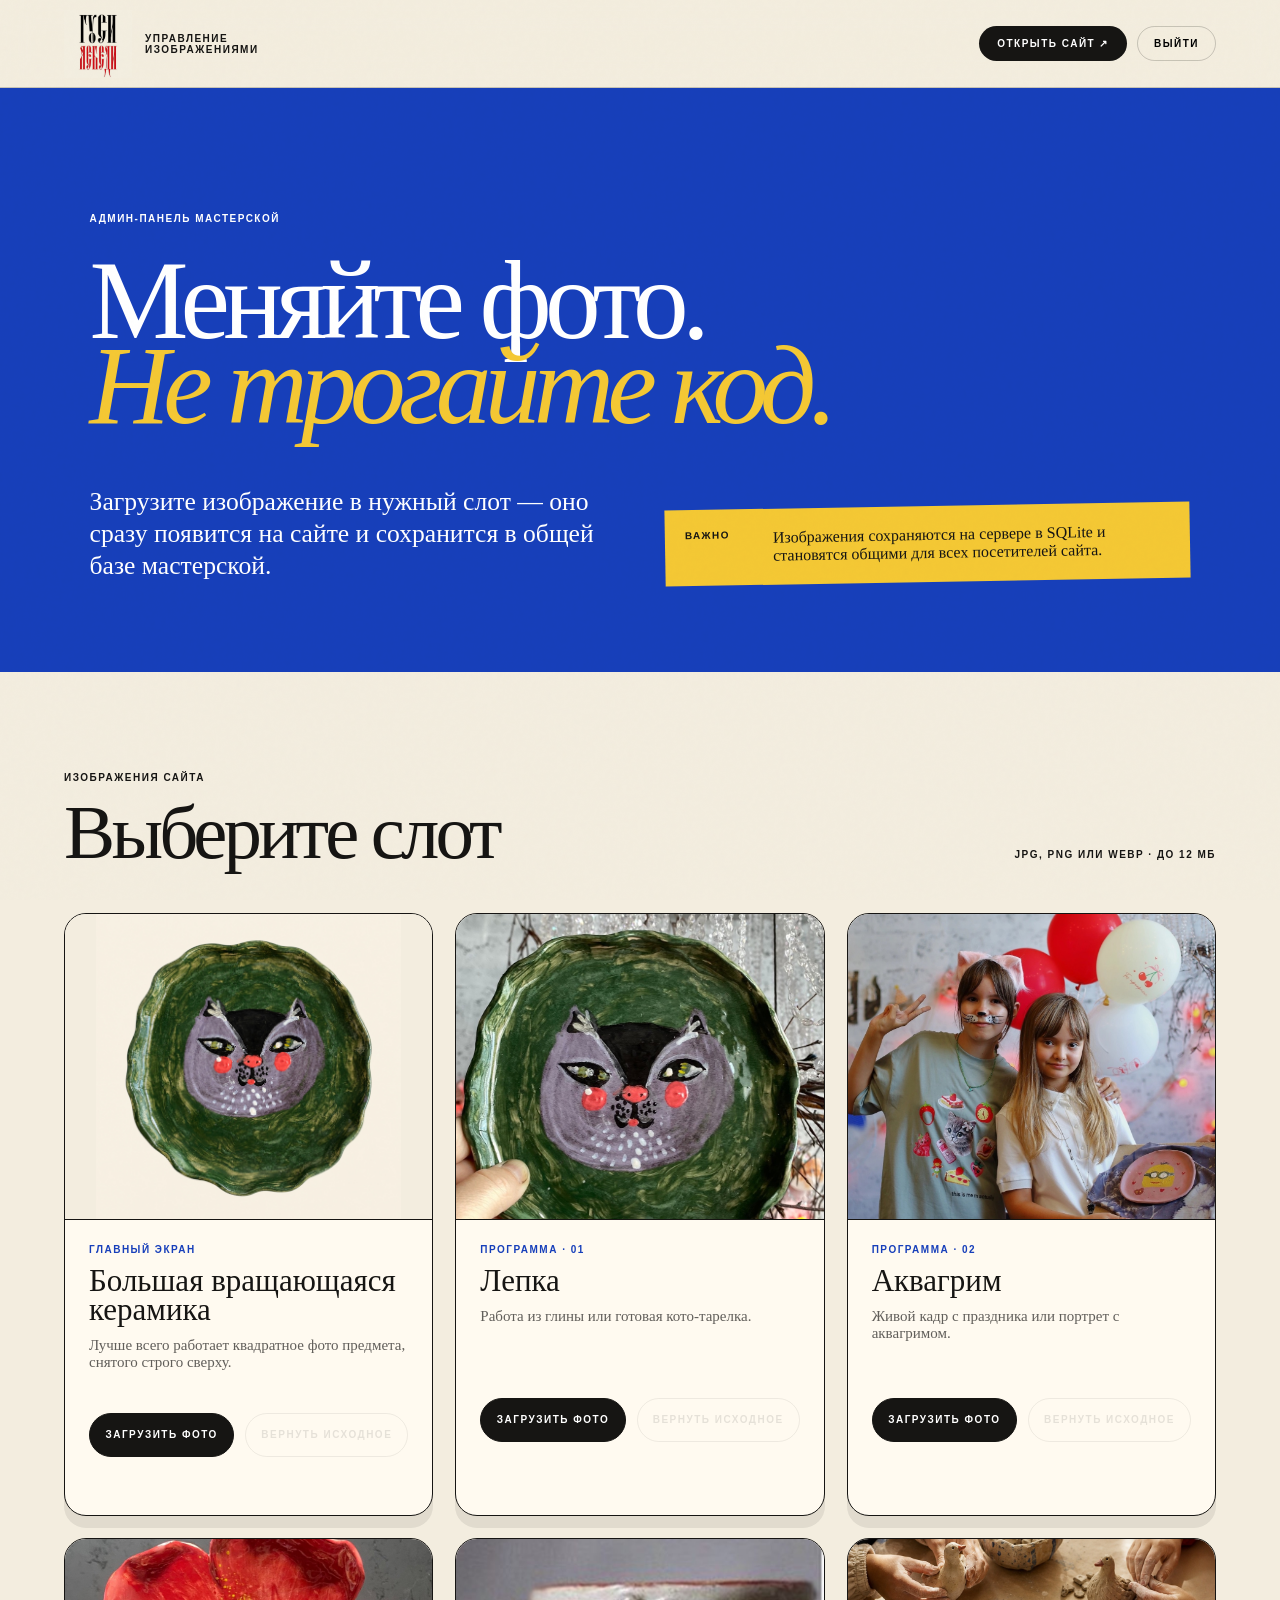
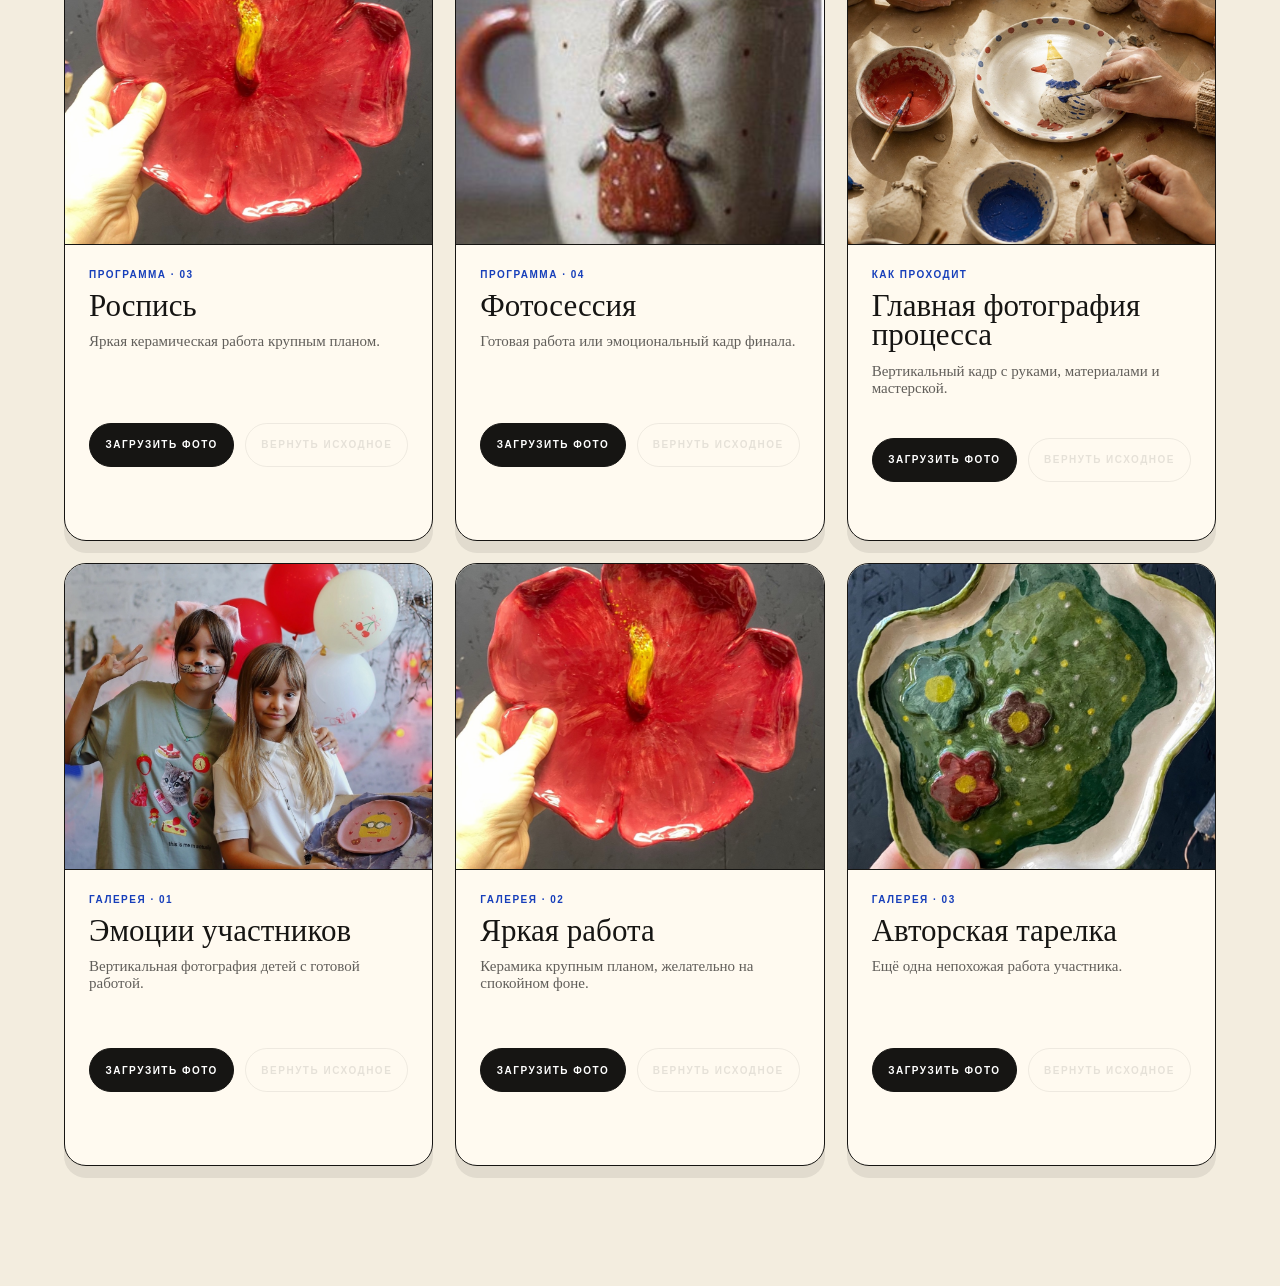
==== admin.html @ b750ae7c "Sync repository with production site Bring the repo in line with what is deployed on gusilebedy.ru: " ====
<!doctype html>
<html lang="ru">
  <head>
    <meta charset="UTF-8" />
    <meta name="viewport" content="width=device-width, initial-scale=1.0" />
    <meta name="robots" content="noindex, nofollow, noarchive" />
    <meta name="theme-color" content="#173fba" />
    <title>Гуси-Лебеди — управление фотографиями</title>
    <link rel="icon" href="assets/gusi-lebedi-logo.png" />
    <link rel="stylesheet" href="admin.css" />
    <script src="cms.js?v=3" defer></script>
    <script src="admin.js" defer></script>
  </head>
  <body>
    <header class="admin-header">
      <a class="admin-brand" href="index.html" aria-label="Вернуться на сайт">
        <img src="assets/gusi-lebedi-logo.png" alt="Гуси-Лебеди" />
        <span>Управление<br />изображениями</span>
      </a>
      <div class="admin-header-actions">
        <a class="view-site" href="index.html" target="_blank" rel="noopener">Открыть сайт ↗</a>
        <button class="logout-button" type="button">Выйти</button>
      </div>
    </header>

    <main>
      <section class="admin-hero">
        <p class="eyebrow">Админ-панель мастерской</p>
        <h1>Меняйте фото.<br /><em>Не трогайте код.</em></h1>
        <div class="admin-intro">
          <p>
            Загрузите изображение в нужный слот — оно сразу появится на сайте и
            сохранится в общей базе мастерской.
          </p>
          <div class="storage-note">
            <span>Важно</span>
            <p>Изображения сохраняются на сервере в SQLite и становятся общими для всех посетителей сайта.</p>
          </div>
        </div>
      </section>

      <section class="media-section" aria-labelledby="media-title">
        <div class="media-heading">
          <div>
            <p class="eyebrow">Изображения сайта</p>
            <h2 id="media-title">Выберите слот</h2>
          </div>
          <p>JPG, PNG или WebP · до 12 МБ</p>
        </div>
        <div class="media-grid" data-media-grid></div>
      </section>
    </main>

    <template id="media-card-template">
      <article class="media-card">
        <div class="media-preview">
          <img alt="" />
          <span class="custom-badge">Заменено</span>
        </div>
        <div class="media-card-body">
          <div>
            <p class="slot-kicker"></p>
            <h3></h3>
            <p class="slot-description"></p>
          </div>
          <div class="media-actions">
            <label class="upload-button">
              <input type="file" accept="image/jpeg,image/png,image/webp" />
              <span>Загрузить фото</span>
            </label>
            <button class="reset-button" type="button">Вернуть исходное</button>
          </div>
          <p class="card-status" role="status" aria-live="polite"></p>
        </div>
      </article>
    </template>
  </body>
</html>
---- admin.css ----
:root {
  --paper: #f3eddf;
  --paper-light: #fffaf0;
  --ink: #161513;
  --red: #dd2f28;
  --blue: #173fba;
  --yellow: #f4c834;
  --line: rgba(22, 21, 19, 0.2);
  --serif: "Iowan Old Style", "Baskerville", "Times New Roman", serif;
  --sans: "Arial Narrow", "Avenir Next Condensed", "Helvetica Neue", sans-serif;
}

* { box-sizing: border-box; }

body {
  margin: 0;
  color: var(--ink);
  background: var(--paper);
  font-family: var(--sans);
}

body::before {
  position: fixed;
  inset: 0;
  z-index: 10;
  pointer-events: none;
  opacity: 0.12;
  content: "";
  background-image: url("data:image/svg+xml,%3Csvg viewBox='0 0 180 180' xmlns='http://www.w3.org/2000/svg'%3E%3Cfilter id='n'%3E%3CfeTurbulence type='fractalNoise' baseFrequency='.92' numOctaves='3' stitchTiles='stitch'/%3E%3C/filter%3E%3Crect width='100%25' height='100%25' filter='url(%23n)' opacity='.16'/%3E%3C/svg%3E");
  mix-blend-mode: multiply;
}

a { color: inherit; text-decoration: none; }
img { display: block; max-width: 100%; }
button, input { font: inherit; }

.admin-header {
  position: sticky;
  top: 0;
  z-index: 5;
  display: flex;
  height: 88px;
  align-items: center;
  justify-content: space-between;
  padding: 9px clamp(20px, 5vw, 76px);
  border-bottom: 1px solid var(--line);
  background: rgba(243, 237, 223, 0.94);
  backdrop-filter: blur(14px);
}

.admin-brand { display: flex; align-items: center; gap: 13px; }
.admin-brand img { width: 68px; height: 68px; object-fit: cover; background: var(--paper); mix-blend-mode: multiply; }
.admin-brand span,
.eyebrow,
.view-site,
.media-heading > p,
.slot-kicker,
.custom-badge,
.upload-button,
.reset-button {
  font-size: 10px;
  font-weight: 800;
  text-transform: uppercase;
  letter-spacing: 0.15em;
}

.view-site {
  padding: 12px 18px;
  color: white;
  border-radius: 100px;
  background: var(--ink);
}

.admin-header-actions { display: flex; align-items: center; gap: 10px; }

.logout-button {
  padding: 11px 16px;
  border: 1px solid var(--line);
  border-radius: 100px;
  cursor: pointer;
  background: transparent;
  font-size: 10px;
  font-weight: 800;
  text-transform: uppercase;
  letter-spacing: 0.15em;
}

.logout-button:hover { border-color: var(--red); color: var(--red); }

main { overflow: hidden; }

.admin-hero {
  padding: clamp(75px, 9vw, 135px) clamp(20px, 7vw, 110px) 90px;
  color: white;
  background: var(--blue);
}

.admin-hero h1 {
  max-width: 1120px;
  margin: 35px 0 58px;
  font-family: var(--serif);
  font-size: clamp(62px, 8.7vw, 145px);
  font-weight: 400;
  line-height: 0.76;
  letter-spacing: -0.06em;
}

.admin-hero h1 em { color: var(--yellow); font-weight: 400; }

.admin-intro {
  display: grid;
  grid-template-columns: 1fr 1fr;
  align-items: end;
  gap: 50px;
}

.admin-intro > p {
  max-width: 540px;
  margin: 0;
  font-family: var(--serif);
  font-size: clamp(20px, 2vw, 29px);
  line-height: 1.25;
}

.storage-note {
  display: grid;
  max-width: 540px;
  grid-template-columns: 68px 1fr;
  gap: 20px;
  padding: 20px;
  color: var(--ink);
  background: var(--yellow);
  transform: rotate(-1deg);
}

.storage-note span { font-size: 10px; font-weight: 800; text-transform: uppercase; letter-spacing: 0.14em; }
.storage-note p { margin: 0; font-family: var(--serif); font-size: 16px; }

.media-section { padding: 90px clamp(20px, 5vw, 76px) 120px; }

.media-heading {
  display: flex;
  align-items: end;
  justify-content: space-between;
  gap: 30px;
  margin-bottom: 45px;
}

.media-heading h2 {
  margin: 15px 0 0;
  font-family: var(--serif);
  font-size: clamp(48px, 6vw, 86px);
  font-weight: 400;
  line-height: 0.9;
  letter-spacing: -0.05em;
}

.media-heading > p { margin: 0 0 8px; }

.media-grid {
  display: grid;
  grid-template-columns: repeat(3, 1fr);
  gap: 22px;
}

.media-card {
  overflow: hidden;
  border: 1px solid var(--ink);
  border-radius: 22px;
  background: var(--paper-light);
  box-shadow: 0 12px 0 rgba(22, 21, 19, 0.08);
  animation: card-in 0.6s cubic-bezier(0.22, 1, 0.36, 1) both;
  animation-delay: var(--card-delay);
}

.media-preview {
  position: relative;
  aspect-ratio: 1.2;
  overflow: hidden;
  border-bottom: 1px solid var(--ink);
  background: #ddd3c0;
  transition: box-shadow 0.2s ease;
}

.media-card.is-dragging .media-preview { box-shadow: inset 0 0 0 7px var(--yellow); }
.media-preview img { width: 100%; height: 100%; object-fit: cover; }
.media-card[data-slot="hero-object"] .media-preview img { object-fit: contain; background: var(--paper); }

.custom-badge {
  position: absolute;
  top: 14px;
  right: 14px;
  display: none;
  padding: 8px 11px;
  color: white;
  border-radius: 100px;
  background: var(--red);
}

.has-custom-image .custom-badge { display: block; }

.media-card-body {
  display: flex;
  min-height: 295px;
  flex-direction: column;
  justify-content: space-between;
  padding: 24px;
}

.slot-kicker { margin: 0 0 11px; color: var(--blue); }
.media-card h3 { margin: 0; font-family: var(--serif); font-size: 31px; font-weight: 400; line-height: 0.95; }
.slot-description { min-height: 43px; margin: 13px 0 0; color: rgba(22, 21, 19, 0.68); font-family: var(--serif); font-size: 15px; }

.media-actions { display: flex; align-items: center; gap: 11px; margin-top: 24px; }

.upload-button,
.reset-button {
  display: inline-flex;
  min-height: 44px;
  align-items: center;
  justify-content: center;
  padding: 11px 15px;
  border: 1px solid var(--ink);
  border-radius: 100px;
  cursor: pointer;
  text-align: center;
}

.upload-button { flex: 1; color: white; background: var(--ink); }
.upload-button:hover { background: var(--blue); }
.upload-button input { position: absolute; width: 1px; height: 1px; opacity: 0; }
.reset-button { border-color: var(--line); background: transparent; }
.reset-button:disabled { cursor: default; opacity: 0.35; }

.card-status { min-height: 18px; margin: 12px 0 -4px; color: #1e6936; font-family: var(--serif); font-size: 13px; }
.card-status[data-type="error"] { color: var(--red); }

@keyframes card-in { from { opacity: 0; transform: translateY(20px); } }

@media (max-width: 1000px) {
  .media-grid { grid-template-columns: 1fr 1fr; }
}

@media (max-width: 660px) {
  .admin-header { height: 72px; padding: 7px 15px; }
  .admin-brand img { width: 56px; height: 56px; }
  .admin-brand span { display: none; }
  .view-site { font-size: 9px; }
  .admin-hero { padding: 65px 18px 65px; }
  .admin-hero h1 { margin: 29px 0 42px; font-size: clamp(55px, 19vw, 82px); }
  .admin-intro { grid-template-columns: 1fr; gap: 35px; }
  .storage-note { grid-template-columns: 1fr; gap: 8px; }
  .media-section { padding: 70px 15px 90px; }
  .media-heading { align-items: start; flex-direction: column; }
  .media-grid { grid-template-columns: 1fr; }
  .media-card-body { min-height: 270px; }
}

@media (prefers-reduced-motion: reduce) {
  * { animation-duration: 0.01ms !important; transition-duration: 0.01ms !important; }
}
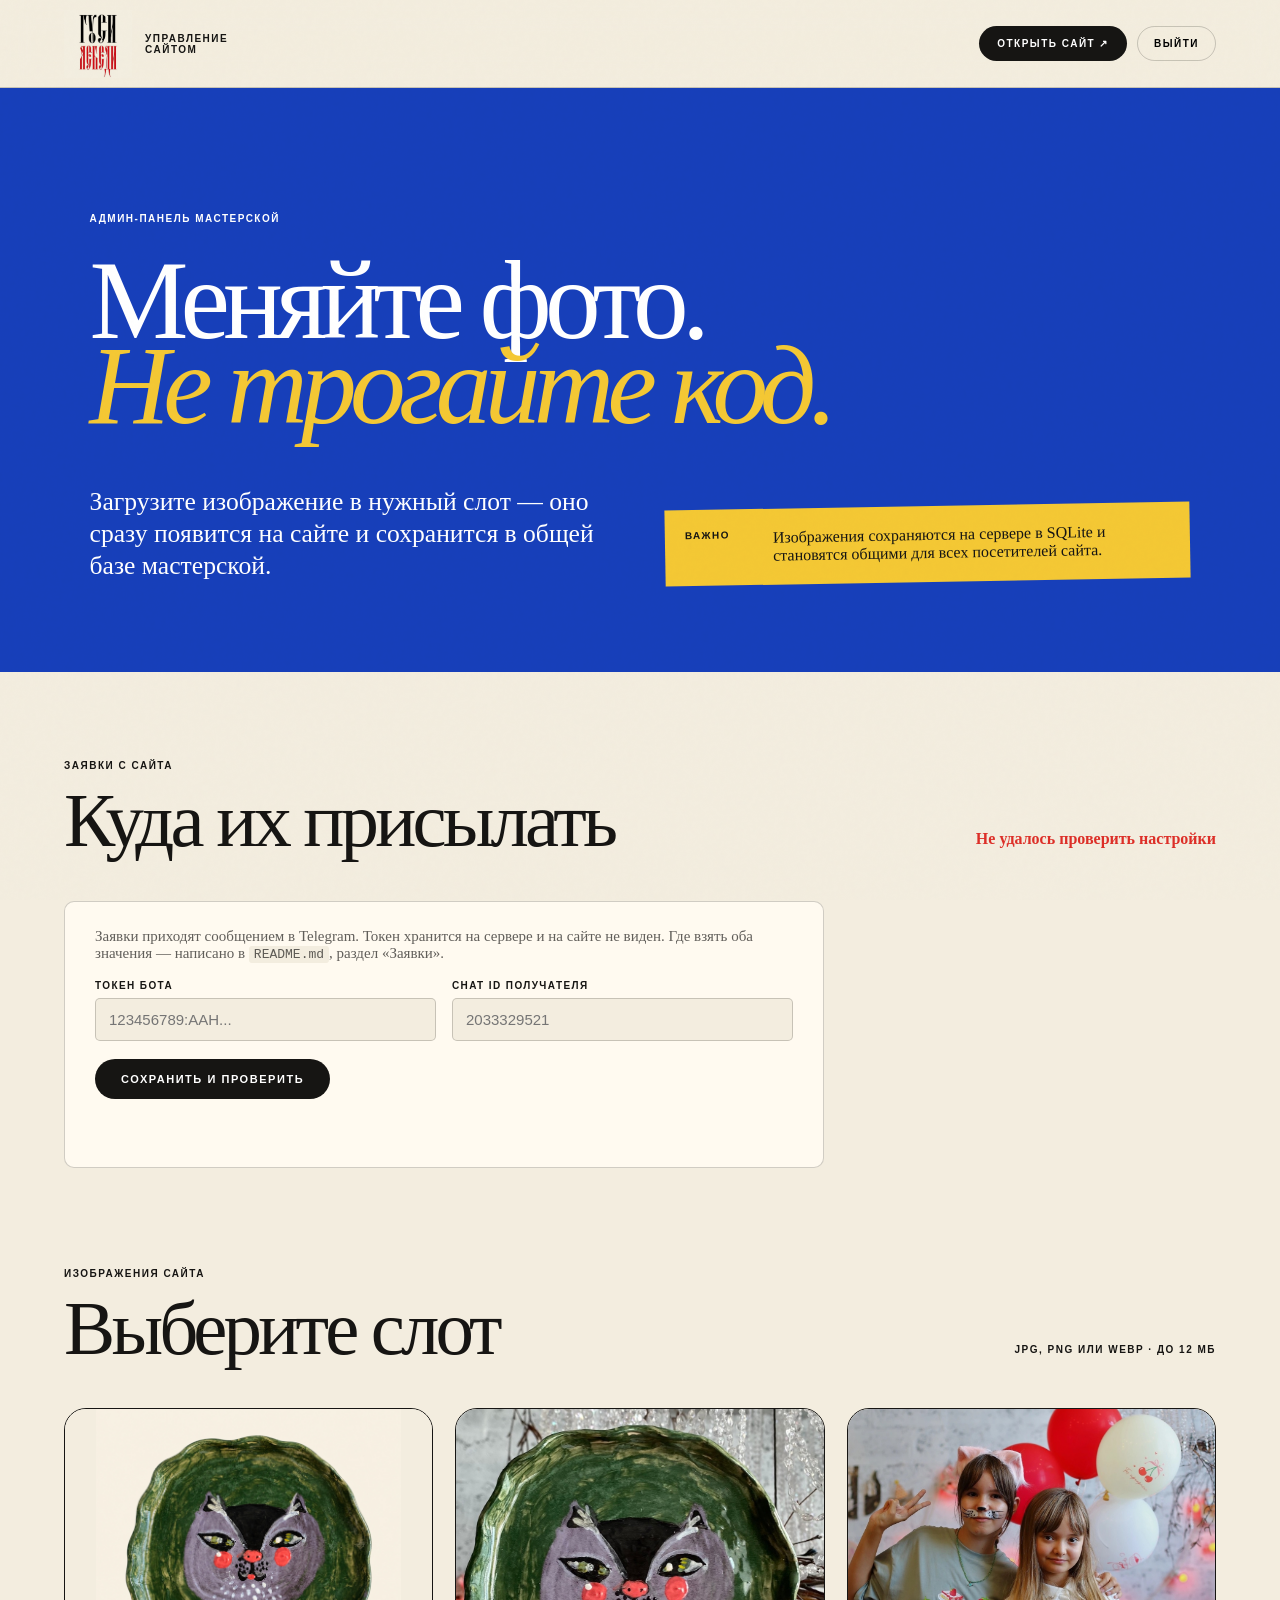
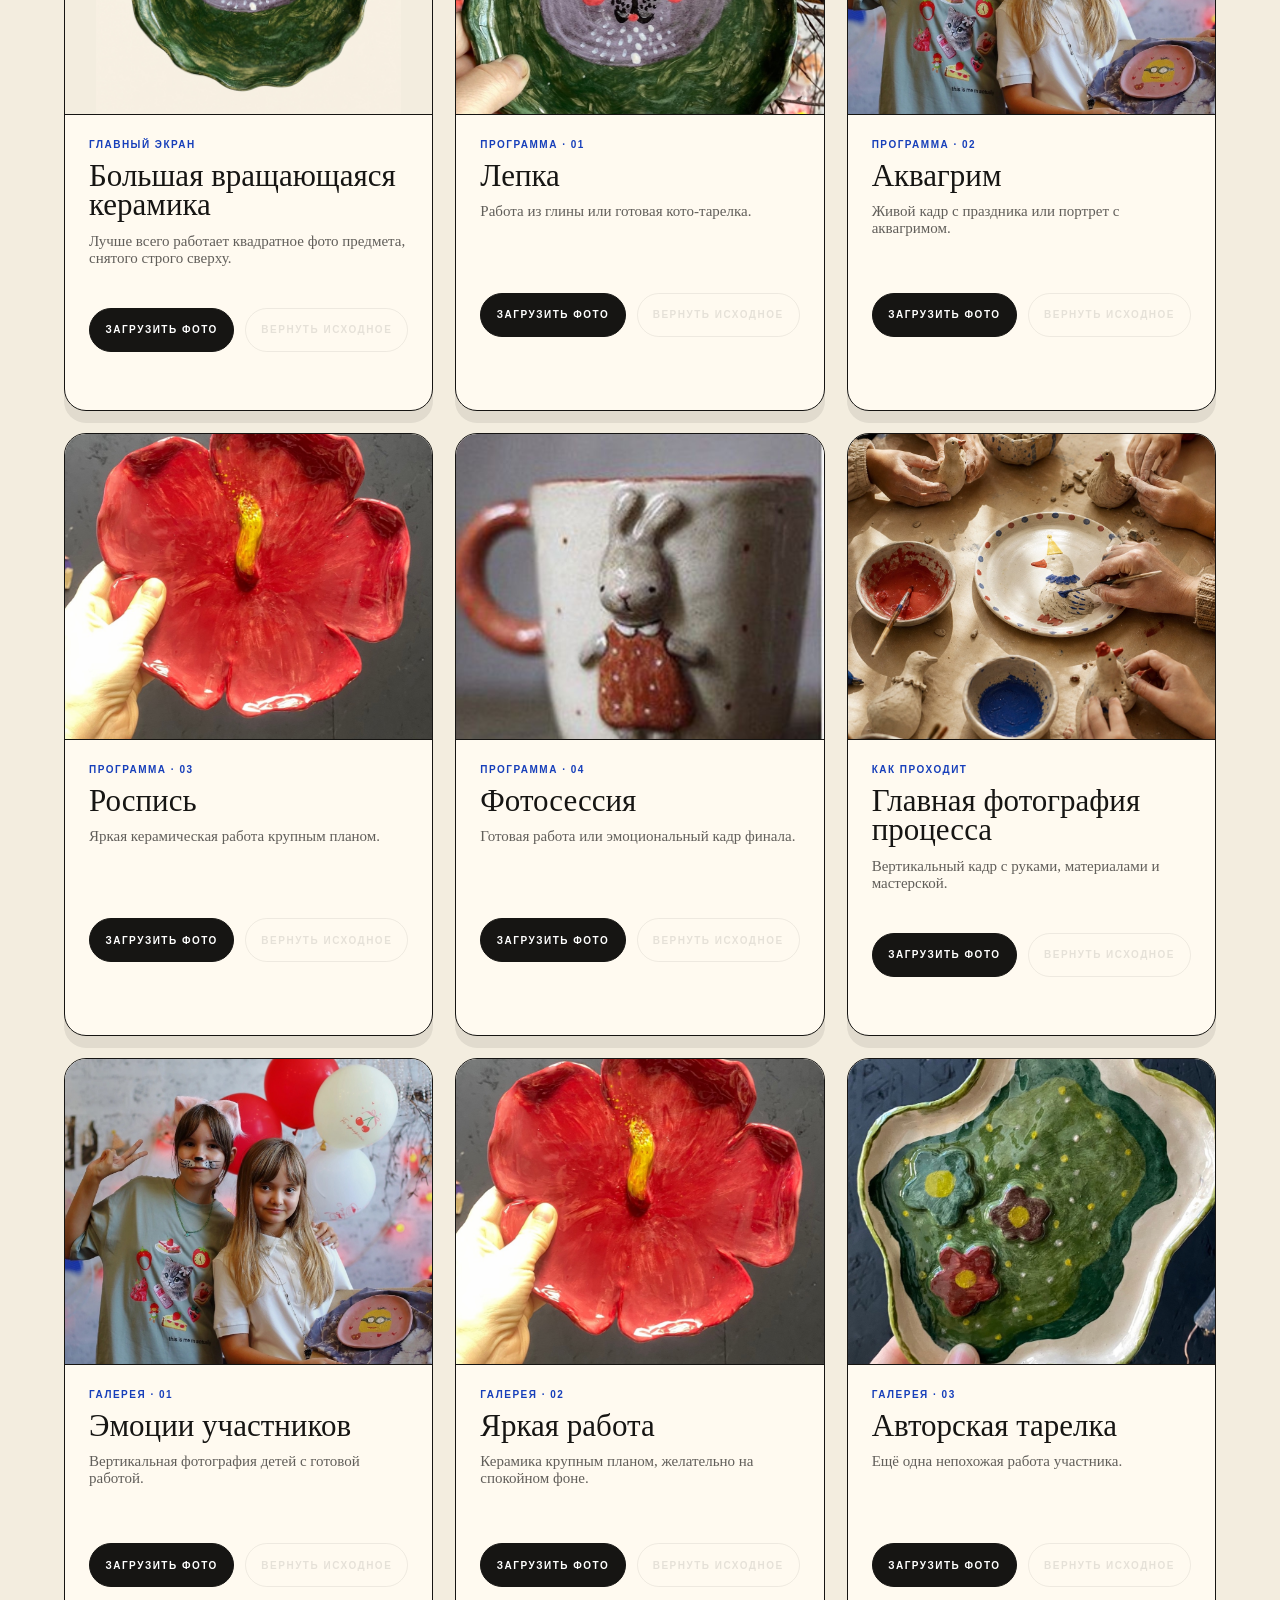
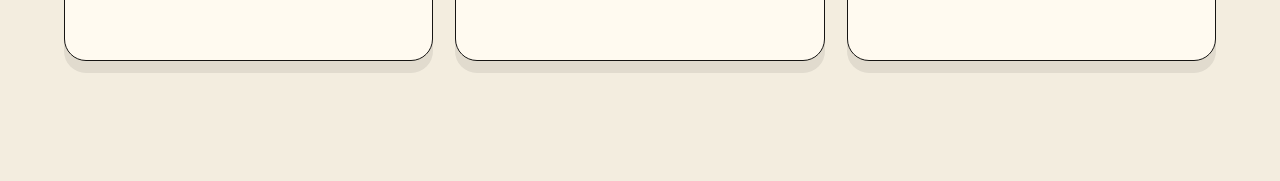
==== commit 190f1748: "Добавить форму заявки и исправить адрес мастерской Форма в блоке «04 / Заявка»: имя, телефон, формат" ====
--- a/admin.html
+++ b/admin.html
@@ -5,7 +5,7 @@
     <meta name="viewport" content="width=device-width, initial-scale=1.0" />
     <meta name="robots" content="noindex, nofollow, noarchive" />
     <meta name="theme-color" content="#173fba" />
-    <title>Гуси-Лебеди — управление фотографиями</title>
+    <title>Гуси-Лебеди — управление сайтом</title>
     <link rel="icon" href="assets/gusi-lebedi-logo.png" />
     <link rel="stylesheet" href="admin.css" />
     <script src="cms.js?v=3" defer></script>
@@ -15,7 +15,7 @@
     <header class="admin-header">
       <a class="admin-brand" href="index.html" aria-label="Вернуться на сайт">
         <img src="assets/gusi-lebedi-logo.png" alt="Гуси-Лебеди" />
-        <span>Управление<br />изображениями</span>
+        <span>Управление<br />сайтом</span>
       </a>
       <div class="admin-header-actions">
         <a class="view-site" href="index.html" target="_blank" rel="noopener">Открыть сайт ↗</a>
@@ -37,6 +37,37 @@
             <p>Изображения сохраняются на сервере в SQLite и становятся общими для всех посетителей сайта.</p>
           </div>
         </div>
+      </section>
+
+      <section class="settings-section" aria-labelledby="settings-title">
+        <div class="media-heading">
+          <div>
+            <p class="eyebrow">Заявки с сайта</p>
+            <h2 id="settings-title">Куда их присылать</h2>
+          </div>
+          <p class="settings-state" data-telegram-state>Проверяем…</p>
+        </div>
+
+        <form class="settings-form" data-telegram-form>
+          <p class="settings-hint">
+            Заявки приходят сообщением в Telegram. Токен хранится на сервере и на сайте не виден.
+            Где взять оба значения — написано в <code>README.md</code>, раздел «Заявки».
+          </p>
+
+          <div class="settings-row">
+            <label>
+              <span>Токен бота</span>
+              <input type="password" name="token" autocomplete="off" placeholder="123456789:AAH..." required />
+            </label>
+            <label>
+              <span>Chat id получателя</span>
+              <input type="text" name="chatId" inputmode="numeric" autocomplete="off" placeholder="2033329521" required />
+            </label>
+          </div>
+
+          <button class="settings-save" type="submit">Сохранить и проверить</button>
+          <p class="card-status" role="status" aria-live="polite" data-telegram-status></p>
+        </form>
       </section>
 
       <section class="media-section" aria-labelledby="media-title">
--- a/admin.css
+++ b/admin.css
@@ -136,6 +136,95 @@
 .storage-note span { font-size: 10px; font-weight: 800; text-transform: uppercase; letter-spacing: 0.14em; }
 .storage-note p { margin: 0; font-family: var(--serif); font-size: 16px; }
 
+.settings-section { padding: 78px clamp(20px, 5vw, 76px) 0; }
+
+.media-heading > .settings-state {
+  margin: 0 0 8px;
+  font-family: var(--serif);
+  /* Подсказка с токеном должна читаться как есть — регистр в ней значимый. */
+  font-size: 16px;
+  text-transform: none;
+  letter-spacing: 0;
+}
+
+.media-heading > .settings-state[data-state="ready"] { color: #1e6936; }
+.media-heading > .settings-state[data-state="missing"] { color: var(--red); }
+
+.settings-form {
+  display: grid;
+  max-width: 760px;
+  padding: 26px clamp(18px, 3vw, 30px) 24px;
+  border: 1px solid var(--line);
+  border-radius: 10px;
+  background: var(--paper-light);
+  gap: 18px;
+}
+
+.settings-hint {
+  margin: 0;
+  color: rgba(22, 21, 19, 0.68);
+  font-family: var(--serif);
+  font-size: 15px;
+}
+
+.settings-hint code {
+  padding: 1px 5px;
+  border-radius: 3px;
+  background: var(--paper);
+  font-size: 13px;
+}
+
+.settings-row {
+  display: grid;
+  grid-template-columns: 1fr 1fr;
+  gap: 16px;
+}
+
+.settings-row label { display: grid; gap: 7px; }
+
+.settings-row span {
+  font-size: 10px;
+  font-weight: 800;
+  text-transform: uppercase;
+  letter-spacing: 0.14em;
+}
+
+.settings-row input {
+  width: 100%;
+  padding: 12px 13px;
+  border: 1px solid var(--line);
+  border-radius: 5px;
+  background: var(--paper);
+  font-size: 15px;
+}
+
+.settings-row input:focus-visible {
+  border-color: var(--blue);
+  background: var(--paper-light);
+  outline: none;
+}
+
+.settings-save {
+  justify-self: start;
+  padding: 14px 26px;
+  color: white;
+  border: 0;
+  border-radius: 100px;
+  background: var(--ink);
+  cursor: pointer;
+  font-size: 11px;
+  font-weight: 800;
+  text-transform: uppercase;
+  letter-spacing: 0.14em;
+}
+
+.settings-save:hover { background: var(--blue); }
+.settings-save:disabled { cursor: default; opacity: 0.5; }
+
+@media (max-width: 700px) {
+  .settings-row { grid-template-columns: 1fr; }
+}
+
 .media-section { padding: 90px clamp(20px, 5vw, 76px) 120px; }
 
 .media-heading {
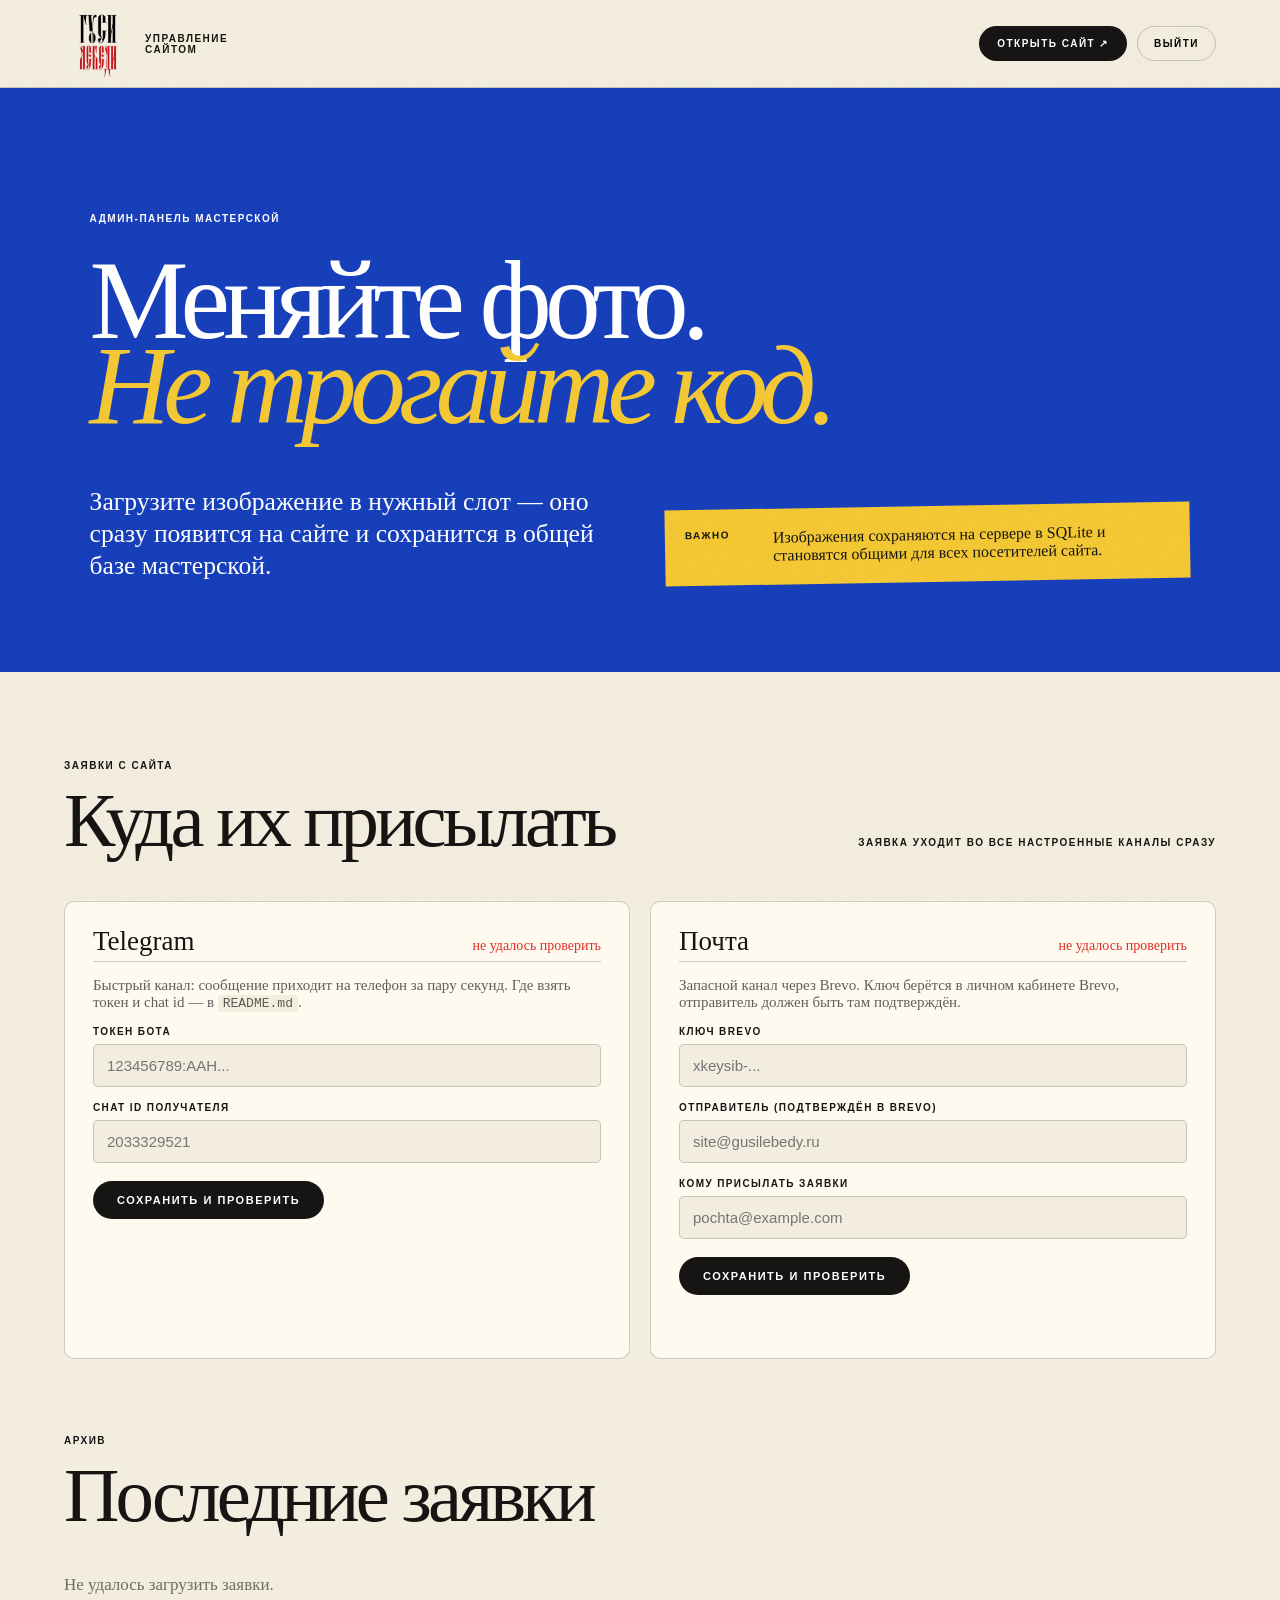
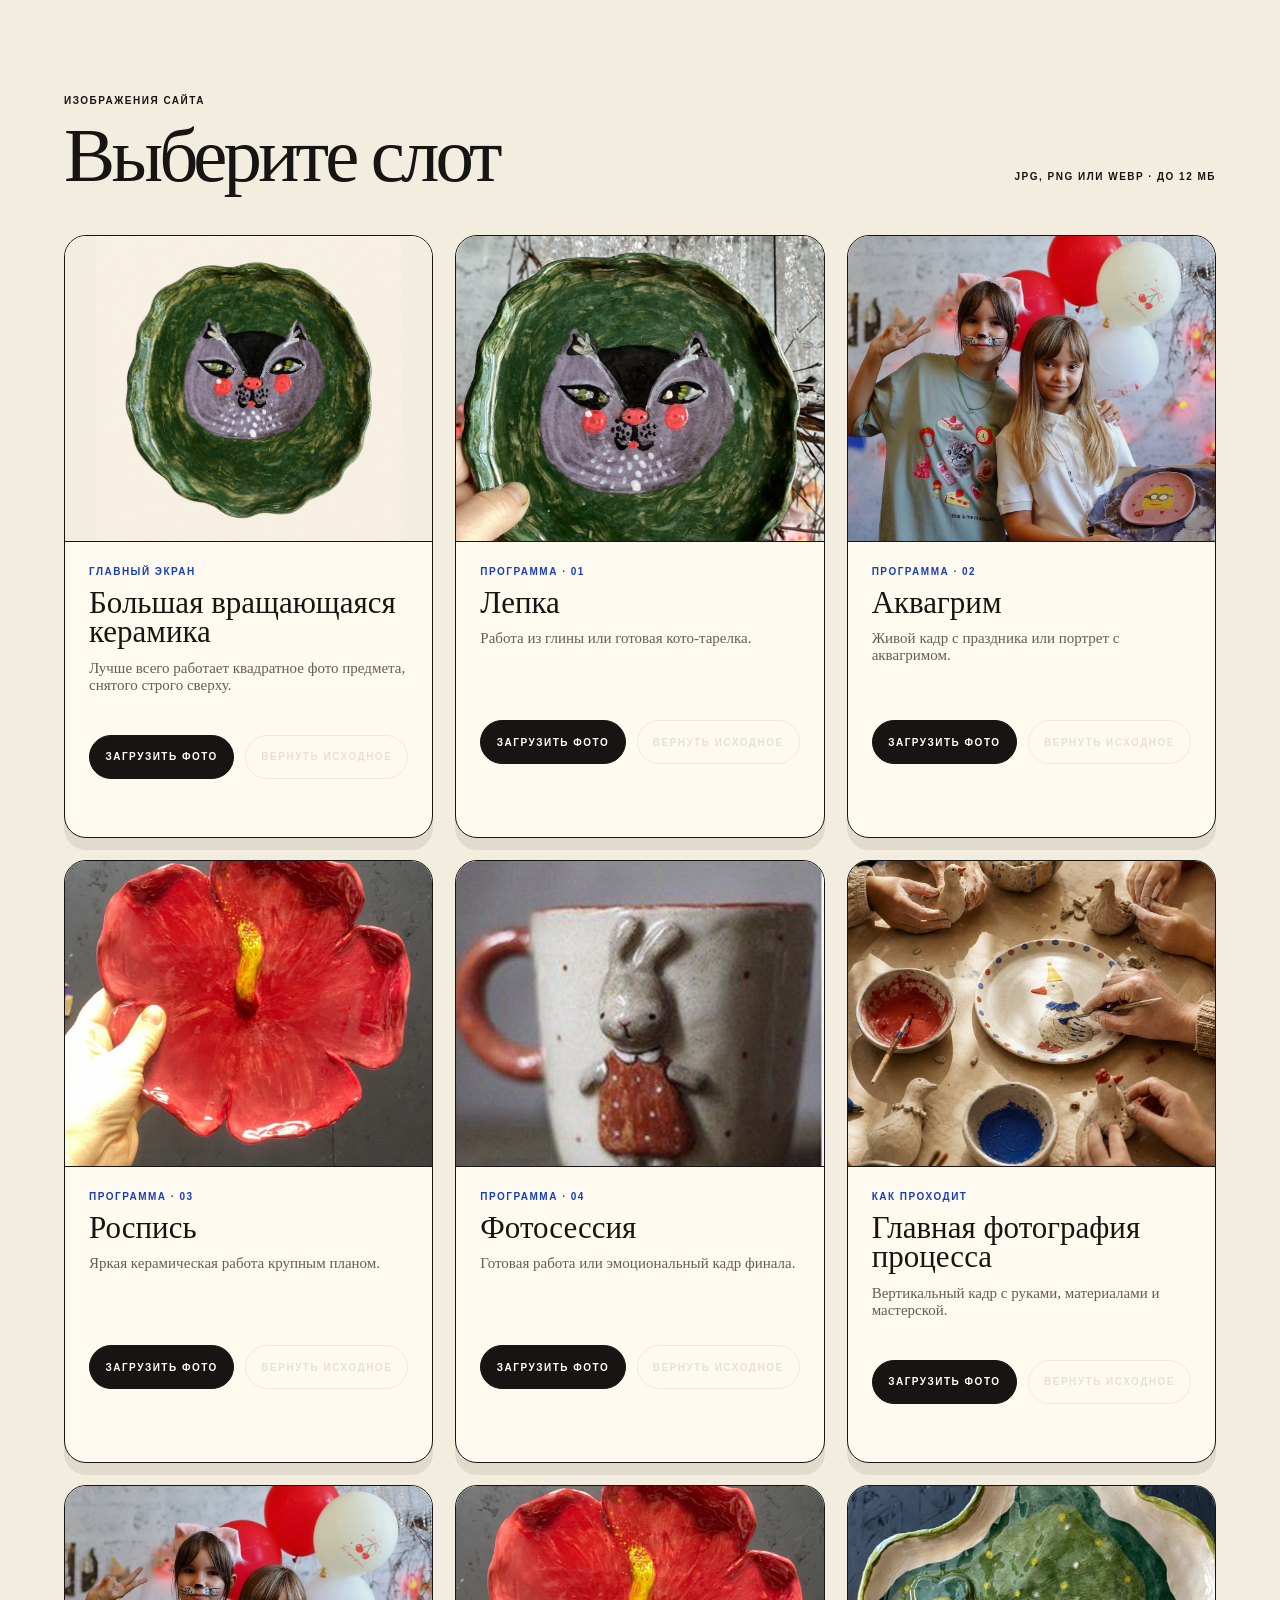
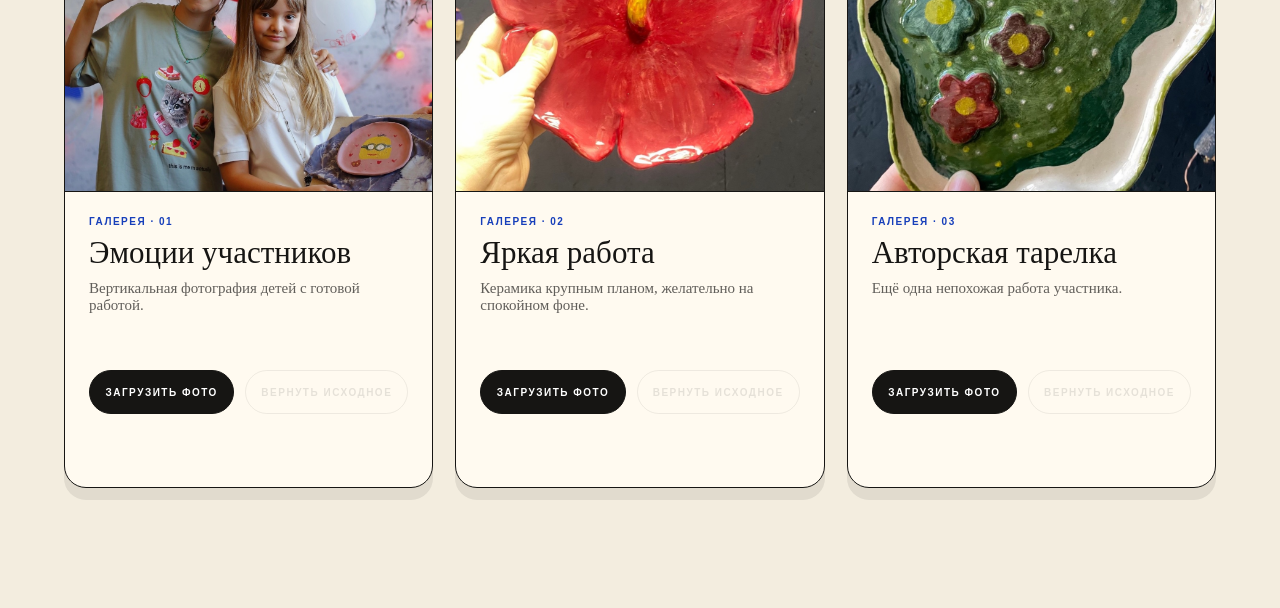
==== commit d267a36d: "Добавить уведомления на почту и архив заявок Почта через HTTP API Brevo — SMTP на хостинге недоступе" ====
--- a/admin.html
+++ b/admin.html
@@ -45,29 +45,71 @@
             <p class="eyebrow">Заявки с сайта</p>
             <h2 id="settings-title">Куда их присылать</h2>
           </div>
-          <p class="settings-state" data-telegram-state>Проверяем…</p>
+          <p>Заявка уходит во все настроенные каналы сразу</p>
         </div>
 
-        <form class="settings-form" data-telegram-form>
-          <p class="settings-hint">
-            Заявки приходят сообщением в Telegram. Токен хранится на сервере и на сайте не виден.
-            Где взять оба значения — написано в <code>README.md</code>, раздел «Заявки».
-          </p>
+        <div class="settings-grid">
+          <form class="settings-form" data-telegram-form>
+            <div class="settings-head">
+              <h3>Telegram</h3>
+              <p class="settings-state" data-telegram-state>Проверяем…</p>
+            </div>
+            <p class="settings-hint">
+              Быстрый канал: сообщение приходит на телефон за пару секунд.
+              Где взять токен и chat id — в <code>README.md</code>.
+            </p>
 
-          <div class="settings-row">
             <label>
               <span>Токен бота</span>
               <input type="password" name="token" autocomplete="off" placeholder="123456789:AAH..." required />
             </label>
             <label>
               <span>Chat id получателя</span>
-              <input type="text" name="chatId" inputmode="numeric" autocomplete="off" placeholder="2033329521" required />
+              <input type="text" name="chatId" autocomplete="off" placeholder="2033329521" required />
             </label>
+
+            <button class="settings-save" type="submit">Сохранить и проверить</button>
+            <p class="card-status" role="status" aria-live="polite" data-telegram-status></p>
+          </form>
+
+          <form class="settings-form" data-email-form>
+            <div class="settings-head">
+              <h3>Почта</h3>
+              <p class="settings-state" data-email-state>Проверяем…</p>
+            </div>
+            <p class="settings-hint">
+              Запасной канал через Brevo. Ключ берётся в личном кабинете Brevo,
+              отправитель должен быть там подтверждён.
+            </p>
+
+            <label>
+              <span>Ключ Brevo</span>
+              <input type="password" name="apiKey" autocomplete="off" placeholder="xkeysib-..." required />
+            </label>
+            <label>
+              <span>Отправитель (подтверждён в Brevo)</span>
+              <input type="email" name="sender" autocomplete="off" placeholder="site@gusilebedy.ru" required />
+            </label>
+            <label>
+              <span>Кому присылать заявки</span>
+              <input type="email" name="recipient" autocomplete="off" placeholder="pochta@example.com" required />
+            </label>
+
+            <button class="settings-save" type="submit">Сохранить и проверить</button>
+            <p class="card-status" role="status" aria-live="polite" data-email-status></p>
+          </form>
+        </div>
+      </section>
+
+      <section class="bookings-section" aria-labelledby="bookings-title">
+        <div class="media-heading">
+          <div>
+            <p class="eyebrow">Архив</p>
+            <h2 id="bookings-title">Последние заявки</h2>
           </div>
-
-          <button class="settings-save" type="submit">Сохранить и проверить</button>
-          <p class="card-status" role="status" aria-live="polite" data-telegram-status></p>
-        </form>
+          <p data-bookings-count></p>
+        </div>
+        <div class="bookings-list" data-bookings-list></div>
       </section>
 
       <section class="media-section" aria-labelledby="media-title">
--- a/admin.css
+++ b/admin.css
@@ -138,27 +138,47 @@
 
 .settings-section { padding: 78px clamp(20px, 5vw, 76px) 0; }
 
-.media-heading > .settings-state {
-  margin: 0 0 8px;
-  font-family: var(--serif);
-  /* Подсказка с токеном должна читаться как есть — регистр в ней значимый. */
-  font-size: 16px;
-  text-transform: none;
-  letter-spacing: 0;
-}
-
-.media-heading > .settings-state[data-state="ready"] { color: #1e6936; }
-.media-heading > .settings-state[data-state="missing"] { color: var(--red); }
+.settings-grid {
+  display: grid;
+  grid-template-columns: repeat(auto-fit, minmax(340px, 1fr));
+  gap: 20px;
+}
 
 .settings-form {
   display: grid;
-  max-width: 760px;
-  padding: 26px clamp(18px, 3vw, 30px) 24px;
+  align-content: start;
+  padding: 24px clamp(18px, 2.4vw, 28px) 22px;
   border: 1px solid var(--line);
   border-radius: 10px;
   background: var(--paper-light);
-  gap: 18px;
-}
+  gap: 15px;
+}
+
+.settings-head {
+  display: flex;
+  align-items: baseline;
+  justify-content: space-between;
+  gap: 14px;
+  padding-bottom: 4px;
+  border-bottom: 1px solid var(--line);
+}
+
+.settings-head h3 {
+  margin: 0;
+  font-family: var(--serif);
+  font-size: 27px;
+  font-weight: 400;
+}
+
+.settings-state {
+  margin: 0;
+  font-family: var(--serif);
+  font-size: 14px;
+  text-align: right;
+}
+
+.settings-state[data-state="ready"] { color: #1e6936; }
+.settings-state[data-state="missing"] { color: var(--red); }
 
 .settings-hint {
   margin: 0;
@@ -174,22 +194,16 @@
   font-size: 13px;
 }
 
-.settings-row {
-  display: grid;
-  grid-template-columns: 1fr 1fr;
-  gap: 16px;
-}
-
-.settings-row label { display: grid; gap: 7px; }
-
-.settings-row span {
+.settings-form label { display: grid; gap: 7px; }
+
+.settings-form label span {
   font-size: 10px;
   font-weight: 800;
   text-transform: uppercase;
   letter-spacing: 0.14em;
 }
 
-.settings-row input {
+.settings-form input {
   width: 100%;
   padding: 12px 13px;
   border: 1px solid var(--line);
@@ -198,7 +212,7 @@
   font-size: 15px;
 }
 
-.settings-row input:focus-visible {
+.settings-form input:focus-visible {
   border-color: var(--blue);
   background: var(--paper-light);
   outline: none;
@@ -206,7 +220,8 @@
 
 .settings-save {
   justify-self: start;
-  padding: 14px 26px;
+  margin-top: 3px;
+  padding: 13px 24px;
   color: white;
   border: 0;
   border-radius: 100px;
@@ -221,8 +236,93 @@
 .settings-save:hover { background: var(--blue); }
 .settings-save:disabled { cursor: default; opacity: 0.5; }
 
-@media (max-width: 700px) {
-  .settings-row { grid-template-columns: 1fr; }
+.bookings-section { padding: 66px clamp(20px, 5vw, 76px) 0; }
+
+.bookings-list {
+  display: grid;
+  grid-template-columns: repeat(auto-fill, minmax(310px, 1fr));
+  gap: 16px;
+}
+
+.booking-card {
+  display: grid;
+  align-content: start;
+  padding: 20px 22px;
+  border: 1px solid var(--line);
+  border-radius: 10px;
+  background: var(--paper-light);
+  gap: 10px;
+}
+
+.booking-card.has-failure { border-color: var(--red); }
+
+.booking-when {
+  margin: 0;
+  color: rgba(22, 21, 19, 0.55);
+  font-size: 10px;
+  font-weight: 800;
+  text-transform: uppercase;
+  letter-spacing: 0.14em;
+}
+
+.booking-card h3 {
+  margin: 0;
+  font-family: var(--serif);
+  font-size: 25px;
+  font-weight: 400;
+}
+
+.booking-phone {
+  margin: 0;
+  font-family: var(--serif);
+  font-size: 19px;
+}
+
+.booking-phone a { border-bottom: 1px solid var(--line); }
+.booking-phone a:hover { color: var(--blue); }
+
+.booking-facts {
+  display: grid;
+  margin: 0;
+  gap: 3px;
+  color: rgba(22, 21, 19, 0.75);
+  font-family: var(--serif);
+  font-size: 15px;
+}
+
+.booking-comment {
+  margin: 0;
+  padding-top: 9px;
+  border-top: 1px solid var(--line);
+  color: rgba(22, 21, 19, 0.68);
+  font-family: var(--serif);
+  font-size: 15px;
+}
+
+.booking-delivery {
+  display: flex;
+  flex-wrap: wrap;
+  margin: 2px 0 0;
+  gap: 6px;
+}
+
+.delivery-tag {
+  padding: 4px 9px;
+  border-radius: 100px;
+  font-size: 10px;
+  font-weight: 800;
+  text-transform: uppercase;
+  letter-spacing: 0.1em;
+}
+
+.delivery-tag[data-ok="true"] { color: #1e6936; background: rgba(30, 105, 54, 0.12); }
+.delivery-tag[data-ok="false"] { color: var(--red); background: rgba(221, 47, 40, 0.12); }
+
+.bookings-empty {
+  margin: 0;
+  color: rgba(22, 21, 19, 0.6);
+  font-family: var(--serif);
+  font-size: 17px;
 }
 
 .media-section { padding: 90px clamp(20px, 5vw, 76px) 120px; }
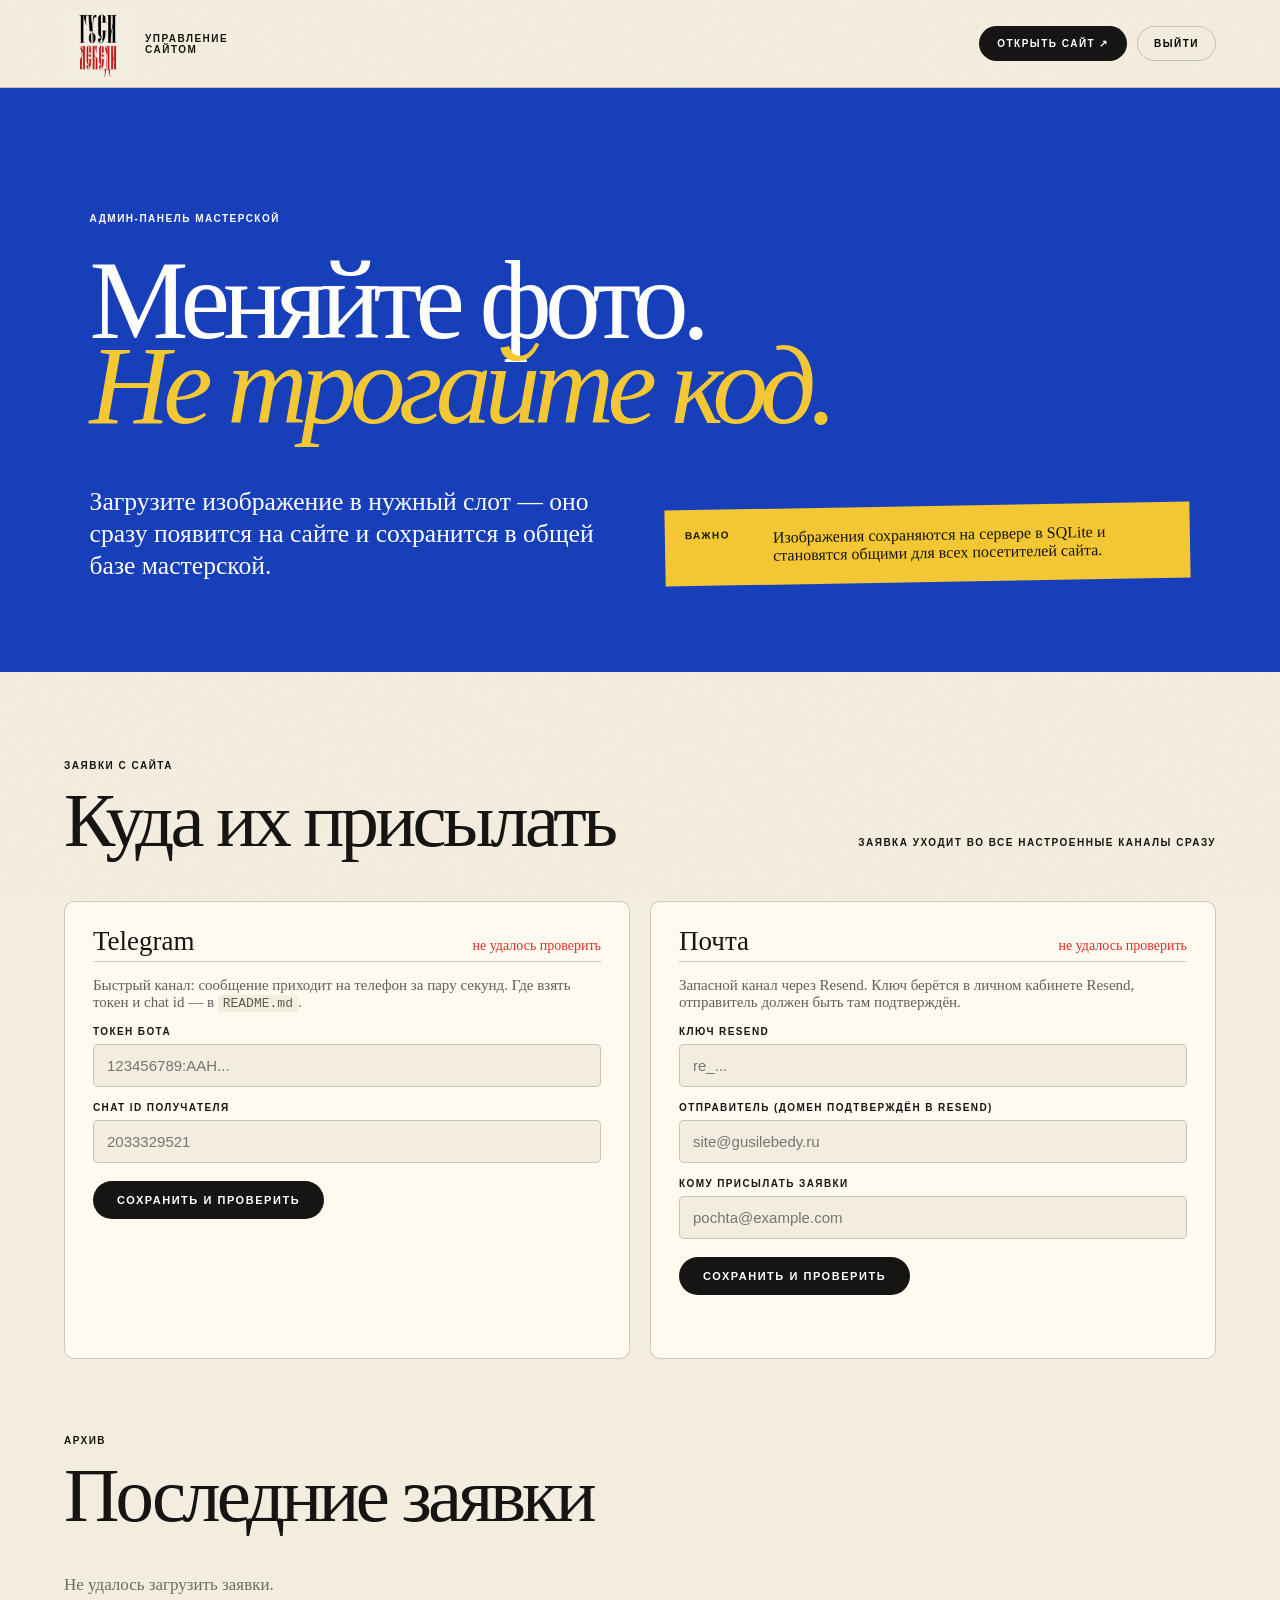
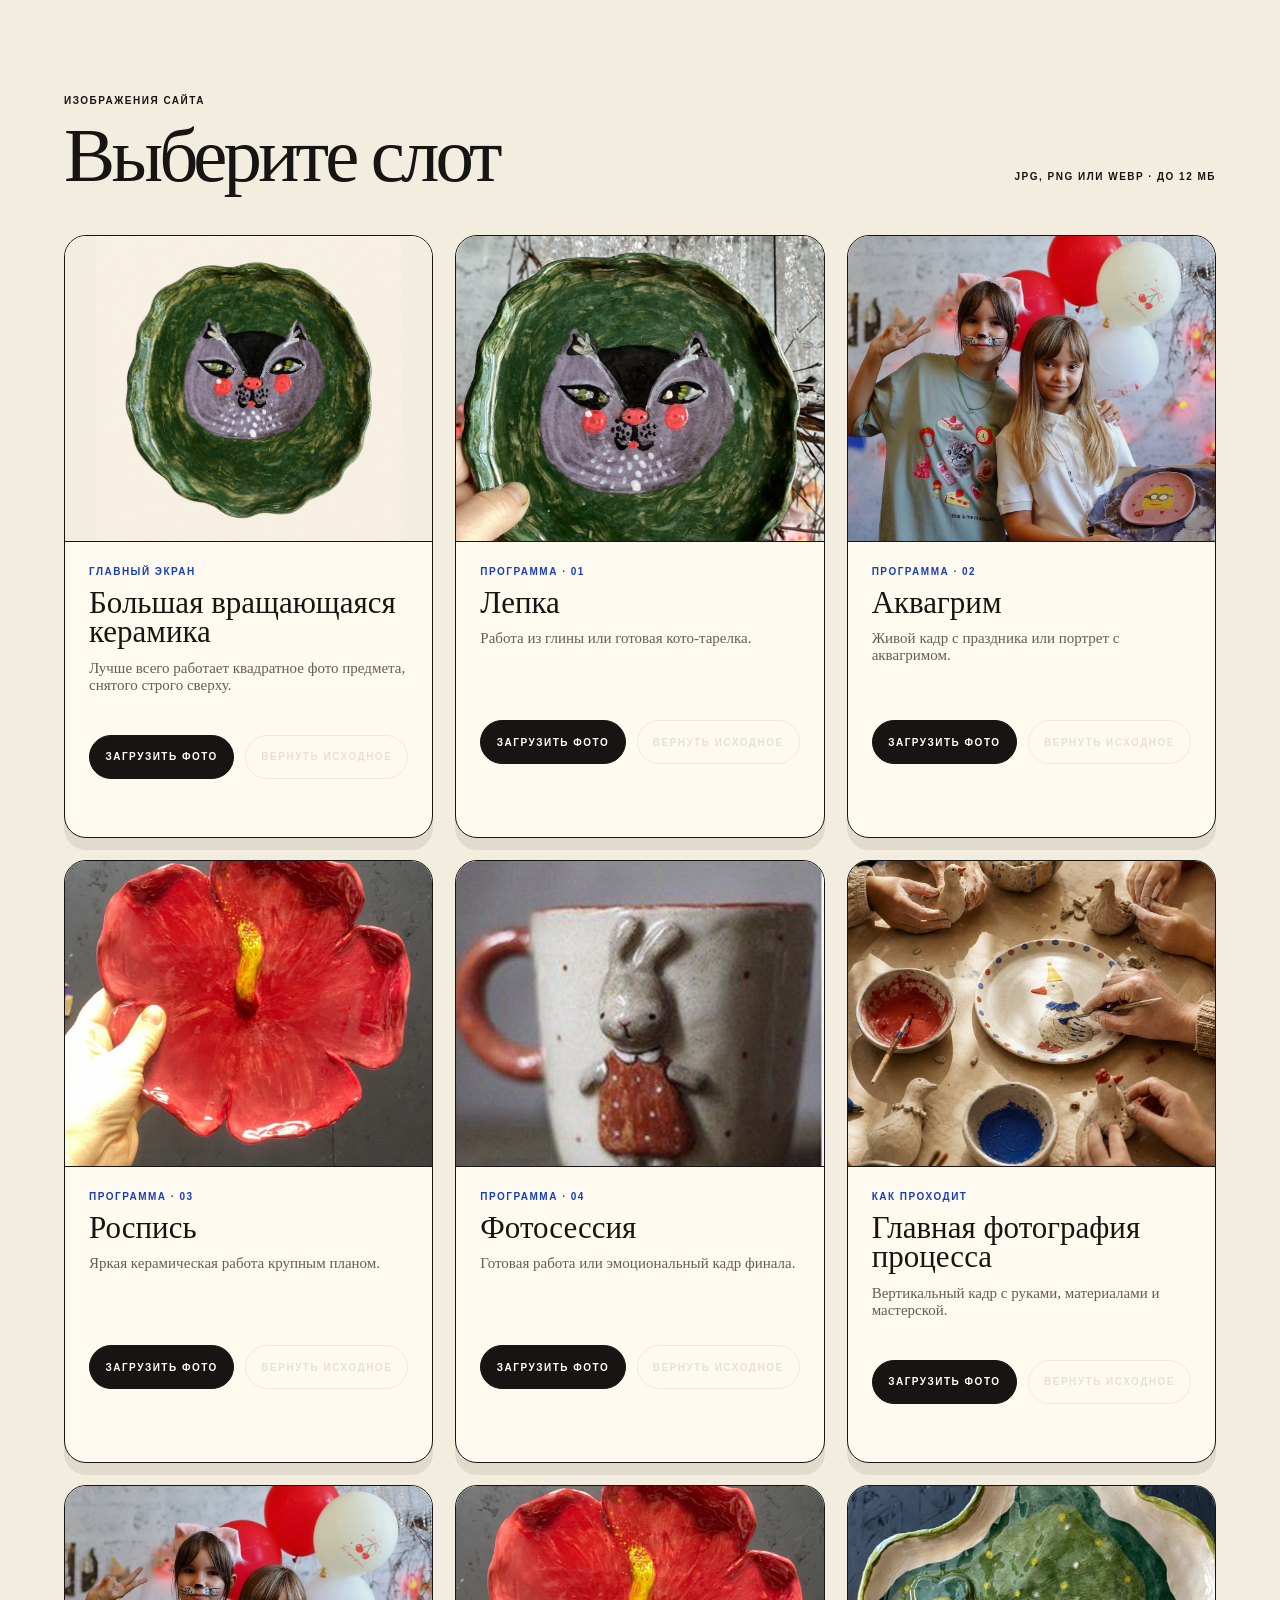
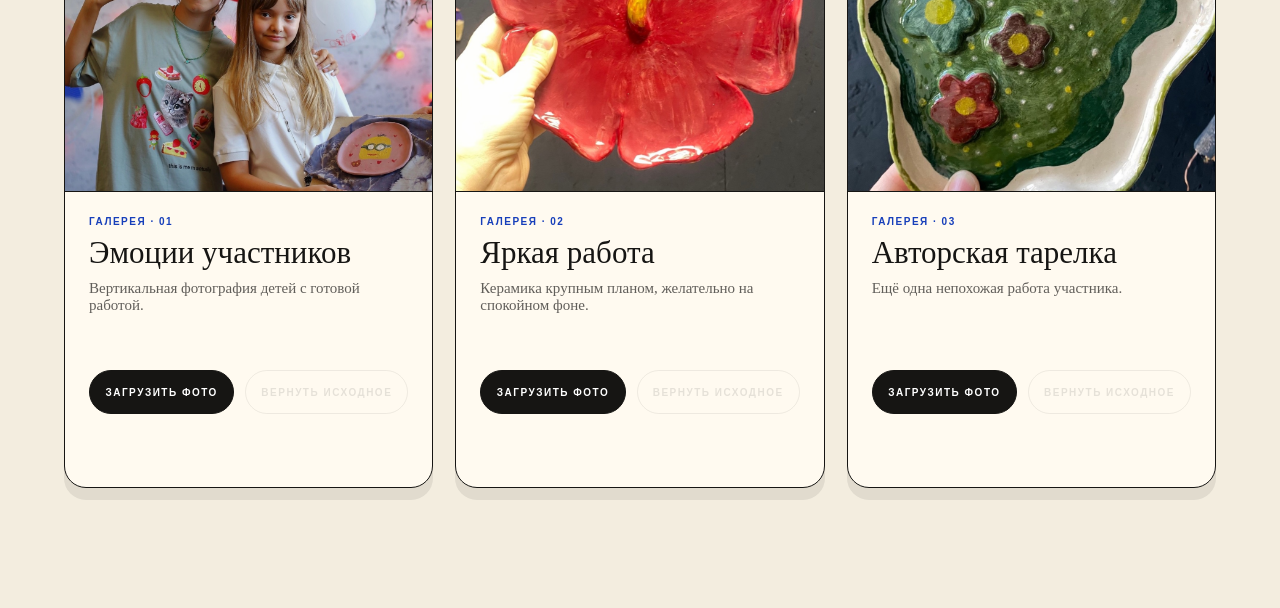
==== commit a4237d78: "Switch email notifications from Brevo to Resend" ====
--- a/admin.html
+++ b/admin.html
@@ -78,16 +78,16 @@
               <p class="settings-state" data-email-state>Проверяем…</p>
             </div>
             <p class="settings-hint">
-              Запасной канал через Brevo. Ключ берётся в личном кабинете Brevo,
+              Запасной канал через Resend. Ключ берётся в личном кабинете Resend,
               отправитель должен быть там подтверждён.
             </p>
 
             <label>
-              <span>Ключ Brevo</span>
-              <input type="password" name="apiKey" autocomplete="off" placeholder="xkeysib-..." required />
+              <span>Ключ Resend</span>
+              <input type="password" name="apiKey" autocomplete="off" placeholder="re_..." required />
             </label>
             <label>
-              <span>Отправитель (подтверждён в Brevo)</span>
+              <span>Отправитель (домен подтверждён в Resend)</span>
               <input type="email" name="sender" autocomplete="off" placeholder="site@gusilebedy.ru" required />
             </label>
             <label>
